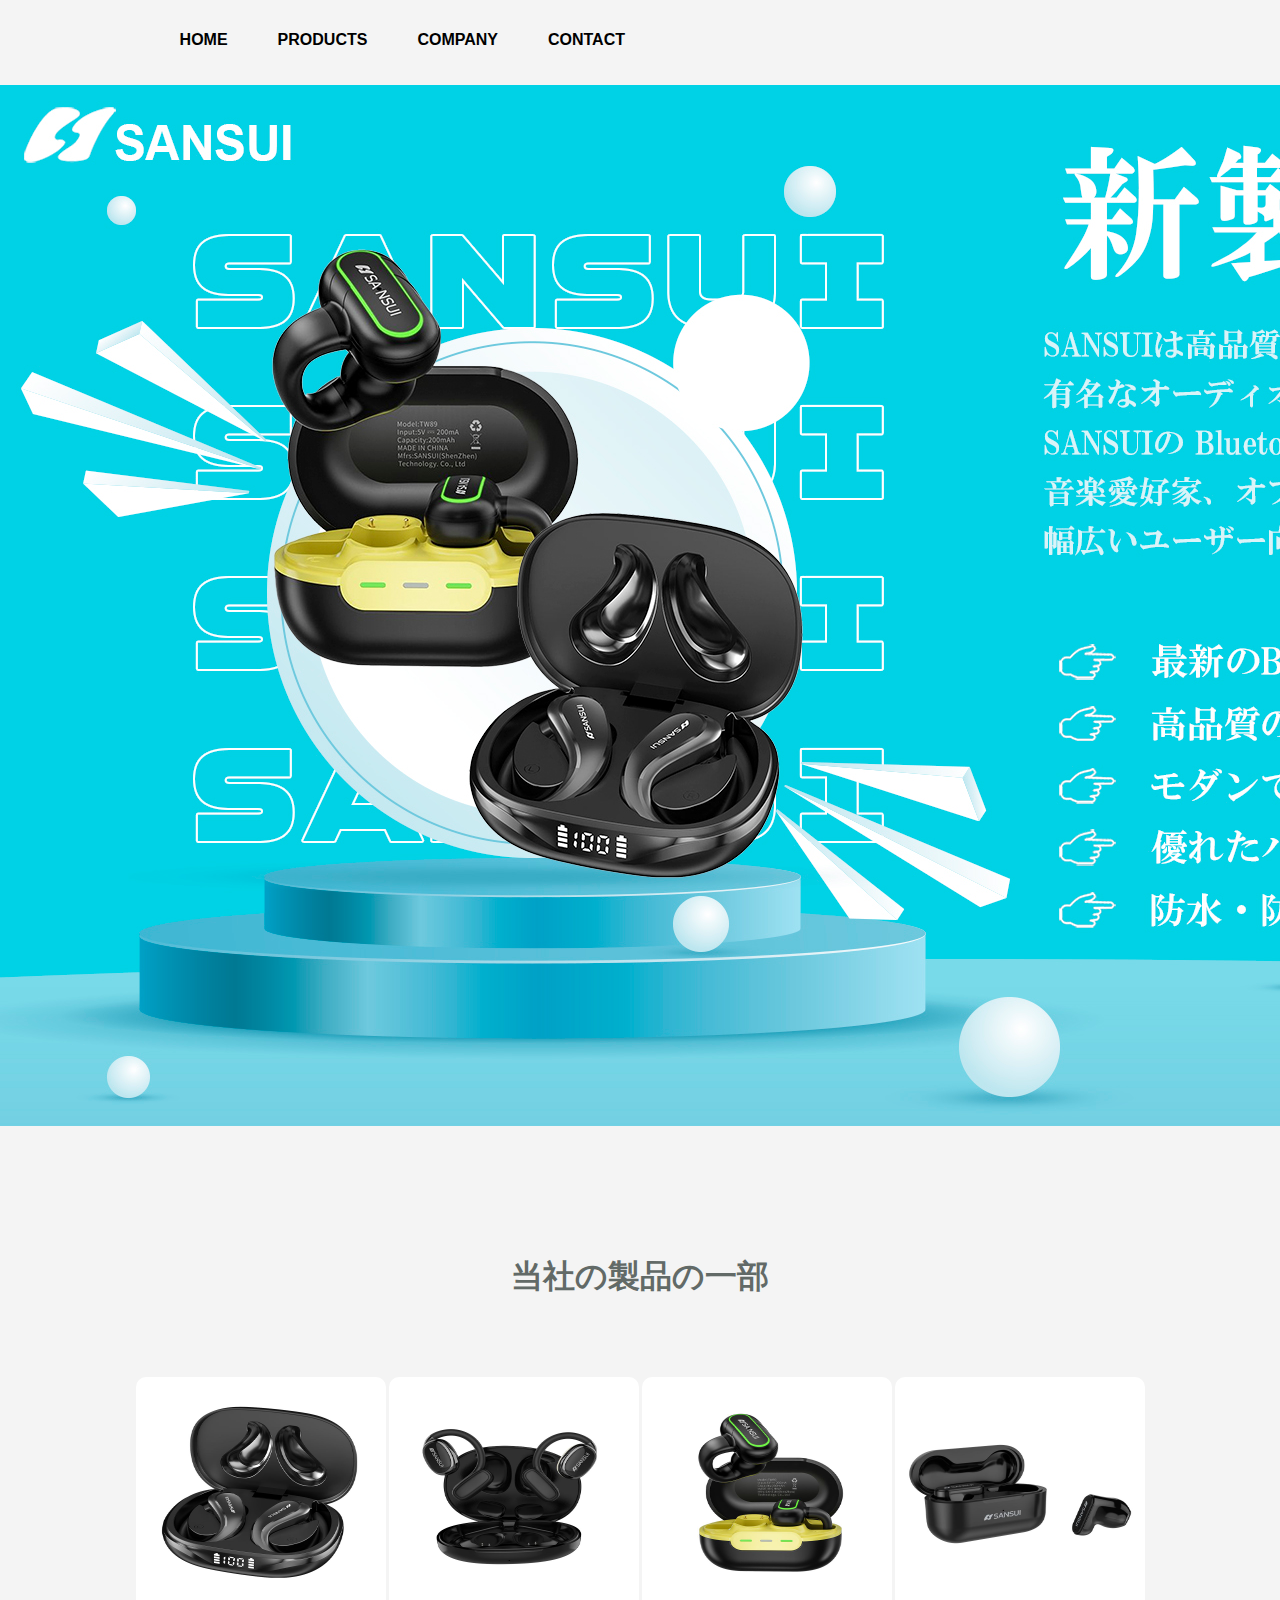
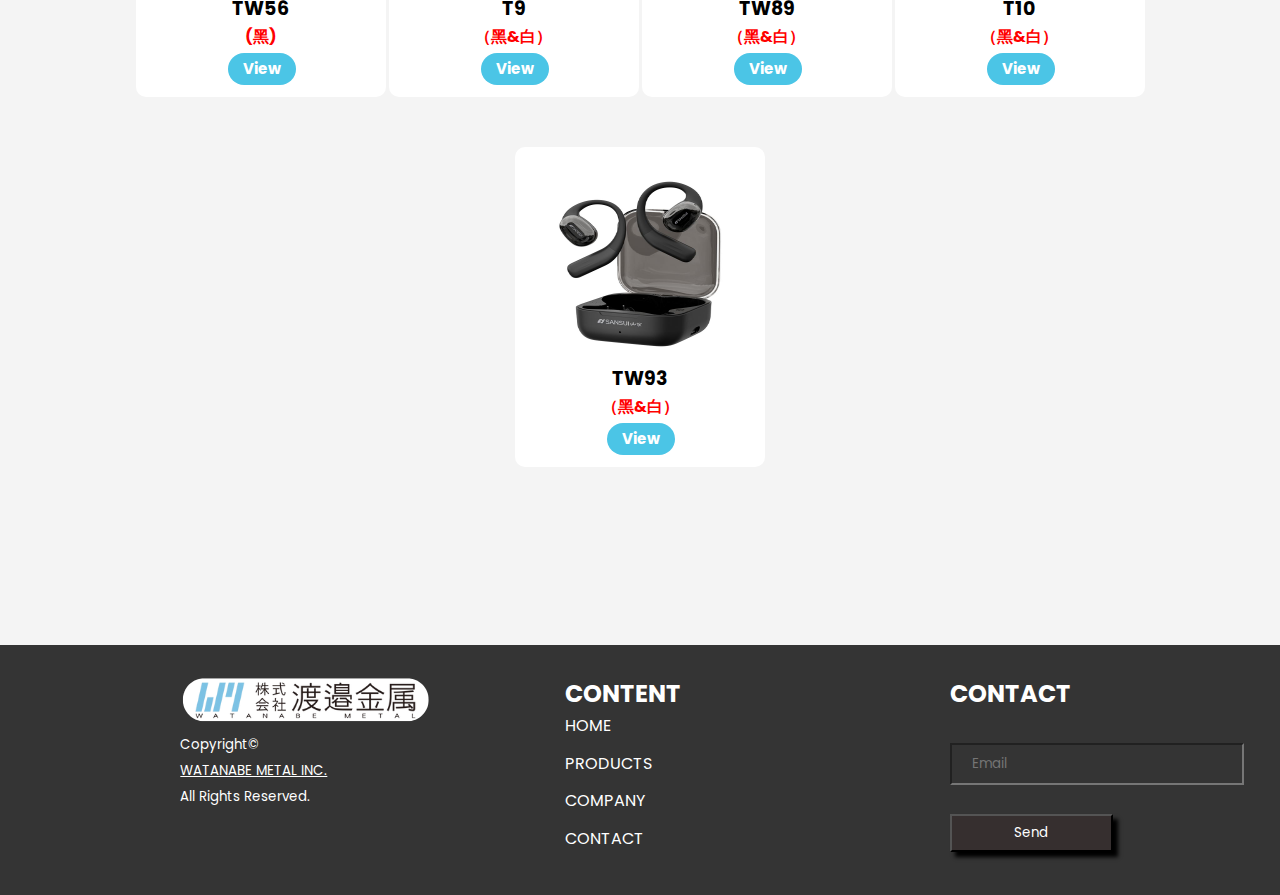
==== index.html @ d86a37bb "Web CTY" ====
<!DOCTYPE html>
<html lang="en">

<head>
    <meta charset="UTF-8">
    <meta http-equiv="X-UA-Compatible" content="IE=edge">
    <meta name="viewport" content="width=device-width, initial-scale=1.0">
    <title>Watanabe Metal </title>
    <link rel="stylesheet" href="style.css">
    <link rel="shortcut icon" type="image/png" href="assets/favicon.png"/>
</head>

<body>
    <div id="wrapper">
        <div id="header">
            <a href="" class="logo">
                <!-- <img src="assets/logo.png" alt=""> -->
            </a>
            <div id="menu">
                <div class="item">
                    <a href="index.html">HOME</a>
                </div>
                <div class="item">
                    <a href="product.html">PRODUCTS</a>
                </div>
                <div class="item">
                    <a href="">COMPANY</a>
                </div>
                <div class="item">
                    <a href="contact.html">CONTACT</a>
                </div>
            </div>
        </div>
        <div id="banner">
            <div class="image">
                <img src="assets/banner_3.jpg" alt="">
            </div>
        </div>
        <!-- <div id="wp-content">
            <h2 class ="title">GIỚI THIỆU VỀ CHÚNG TÔI</h2>
            <div class="text">
                <h2>Gửi tới người dùng cuối của chúng tôi</h2>
            <p>Khi bạn không cần máy tính nữa, vui lòng sử dụng "dịch vụ xóa + tái chế dữ liệu" của chúng tôi. Với dịch vụ này, chúng tôi sẽ xóa hoàn toàn mọi dữ liệu còn sót lại trên máy tính của bạn và thay mặt bạn tái chế máy. Phí xóa và tái chế dữ liệu là miễn phí, nhưng nếu cần có chứng nhận xóa dữ liệu thì sẽ phải trả phí (2.000 yên (chưa bao gồm thuế) cho tối đa 2 ổ cứng trong 1 máy tính. Để biết chi tiết, vui lòng liên hệ với văn phòng bán hàng của chúng tôi. Vui lòng tham khảo ý kiến với người phụ trách.</p>
            <strong class="color1">■ Tái chế an toàn thiết bị máy chủ</strong><br>
            <p> Vui lòng để lại việc xóa dữ liệu của máy chủ cho chúng tôi. Các thiết bị máy chủ có thể có phương tiện lưu trữ được tích hợp sẵn ở những nơi mà thoạt nhìn không rõ ràng, vì vậy, chúng tôi khuyên bạn nên xóa dữ liệu bởi kỹ thuật viên có kiến thức chuyên môn. Bất kể bộ điều khiển đĩa (bộ phận điều khiển ổ cứng) là đặc biệt hay hình dạng hoặc tiêu chuẩn của ổ cứng, chúng tôi đều có phương án xóa đáng tin cậy. Ngoài ra, chúng tôi còn cung cấp dịch vụ (2.500 yên mỗi 1U) báo cáo và xác nhận rằng mỗi máy chủ đã được tháo dỡ hoàn toàn, đảm bảo tái chế đáng tin cậy các mặt hàng không thể bán lại.</p>
            <strong class="color1">■ Vui lòng liên hệ với chúng tôi về thiết bị văn phòng ngoài máy tính.</strong><br>
            <p> Máy tính nhỏ hiện được tích hợp vào nhiều bộ phận khác nhau của thiết bị văn phòng và nhiều dữ liệu khác nhau được ghi lại. Đặc biệt, máy photocopy ngày càng trở nên đa chức năng hơn trong những năm qua và hiện nay được trang bị các thiết bị lưu trữ tương tự như máy tính cá nhân. Hơn nữa, khi sử dụng fax, thông tin như ai liên lạc và khi nào sẽ được ghi lại. Để xóa thông tin này một cách nhanh chóng và đáng tin cậy, chúng tôi hợp tác với các nhà sản xuất và công ty bảo trì để sử dụng các lệnh đặc biệt dành cho kỹ thuật viên dịch vụ để xóa tất cả lịch sử, tài liệu và thông tin khác. Ngoài ra, một số mẫu máy không thể xóa được sẽ được tái chế thành vật liệu kim loại để tránh rò rỉ thông tin.</p>
            <h4>Đối với các đại lý, công ty cho thuê và cho thuê</h4>
            <p>Hãy sử dụng chúng tôi như một vũ khí mạnh mẽ khi cung cấp thiết bị mới cho khách hàng của bạn. Ngoài việc xóa dữ liệu, chúng tôi cũng giúp xóa và xóa.</p>
            <strong class="color1">■ Tương thích với nhiều loại thiết bị khác ngoài máy tính</strong><br>
            <p> Khi thay thế máy tính, các thiết bị ngoại vi như máy in, UPS cũng thường xuyên được thay thế. Watanabe Metal mua nhiều loại thiết bị văn phòng, bao gồm máy tính, máy in và UPS. Ngoài ra, dữ liệu được xóa bởi các kỹ thuật viên quen thuộc với cấu trúc bên trong nên không cần lo lắng về việc dữ liệu bị xóa.</p>
            <strong class="color1">■ Chúng tôi sẽ cùng nhau giúp bạn.</strong><br>
             <p>    Chúng tôi cũng có thể đến địa điểm thay thế và hỗ trợ vận chuyển những đồ vật đã bị loại bỏ. Để biết thêm thông tin, xin vui lòng liên hệ với bộ phận bán hàng của chúng tôi.</p>
             <h4>Đối với khách hàng cá nhân</h4>
             <p>    Mặc dù chúng tôi chủ yếu cung cấp dịch vụ cho các tập đoàn nhưng chúng tôi cũng cung cấp các dịch vụ tương tự cho khách hàng cá nhân. Xin cứ thoải mái liên lạc với chúng tôi.</p>
             <strong class="color1">■ Gửi các đồng nghiệp của chúng tôi (doanh nghiệp phế liệu kim loại)</strong><br>
             <p>    Chúng tôi luôn tìm kiếm các nhà bán buôn kim loại để hợp tác kinh doanh với chúng tôi. Xin cứ thoải mái liên lạc với chúng tôi.</p>
             <h2>Bán PC tân trang lại</h2>
             <p>    Chúng tôi bán PC đã được tân trang lại sau khi xóa dữ liệu. Vui lòng xem xét một máy tính đã qua sử dụng với hiệu suất tuyệt vời về giá cả và thời gian giao hàng. </p><a href="https://www.rakuten.ne.jp/gold/nabekin/" target="new">Nhấp vào đây để xem cửa hàng</a>
            </div>
        </div> -->
        <div id="wp-products">
            <h2>当社の製品の一部</h2>
            <ul id="list-products">
                <div class="item" >
                    <img src="assets/product_1.jpg" alt="" style="width: 250px; height:200px " >
                    <div class="name" >TW56</div>
                    <div class="price">(黑)</div>
                    <div class="review">
                        <a href="product-detail.html">View</a>
                    </div>
                </div>
                <div class="item">
                    <img src="assets/product_2.jpg" alt=""style="width: 250px; height:200px ">
                    <div class="name">T9</div>
                    <div class="price">（黑&白）</div>
                    <div class="review">
                        <a href="product-detail.html">View</a>
                    </div>
                </div>
                <div class="item">
                    <img src="assets/product_3.jpg" alt=""style="width: 250px; height:200px ">
                    <div class="name">TW89</div>
                    <div class="price">（黑&白）</div>
                    <div class="review">
                        <a href="product-detail.html">View</a>
                    </div>
                </div>
                <div class="item">
                    <img src="assets/product_4.jpg" alt="" style="width: 250px; height:200px ">
                    <div class="name">T10</div>
                    <div class="price">（黑&白）</div>
                    <div class="review">
                        <a href="product-detail.html">View</a>
                    </div>
                </div>
                <div class="item">
                    <img src="assets/product_5.jpg" alt=""style="width: 250px; height:200px ">
                    <div class="name">TW93</div>
                    <div class="price">（黑&白）</div>
                    <div class="review">
                        <a href="product-detail.html">View</a>
                    </div>
                </div>
            </ul>
            <!-- <p id="pagetop" class="inner"><a href="#">↑</a></p> -->
        </div>
       
        <div id="footer">
            <div class="box">
                <div class="logo">
                    <img src="assets/logo.png" alt="">
                </div>
                <div id="copyright">
                    <small>Copyright&copy; <a href="index.html" style="color: white;">WATANABE METAL INC.</a> All Rights Reserved.</small>
                </div>
            </div>
            <div class="box">
                <h2>CONTENT</h2>
                <ul class="quick-menu">
                    <div class="item">
                        <a href="index.html">HOME</a>
                    </div>
                    <div class="item">
                        <a href="product.html">PRODUCTS</a>
                    </div>
                    <div class="item">
                        <a href="">COMPANY</a>
                    </div>
                    <div class="item">
                        <a href="contact.html">CONTACT</a>
                    </div>
                </ul>
            </div>
            <div class="box">
                <h2>CONTACT</h2>
                <form action="">
                    <input type="text" placeholder="Email">
                    <button>Send</button>
                </form>
            </div>
        </div>  
    </div>
    <script src="js/js.js"></script>
</body>

</html>
---- style.css ----
@import url('https://fonts.googleapis.com/css2?family=Poppins:ital,wght@0,400;0,500;0,600;1,200;1,400;1,500&display=swap');
*{
    padding:0;
    margin:0;
    box-sizing: border-box;
    font-family:'Poppins', sans-serif;
    cursor: pointer;
}

body {
    font-family: Arial, sans-serif;
    line-height: 1.6;
    background-color: #f4f4f4;
}

#wrapper {
    /* Kích thước màn hình là 1280 x 720 */
    width: 100%;
    height: 100vh;
}
#header {
    width: 100%;
    padding:0px 30px;
    margin-top:15px;
    display: flex;
    justify-content: space-between;
    align-items: center;    
}

#menu {
    list-style:none;
    display: flex;
    margin-right: 600px;
}

#menu .item {
    margin:0px 25px;
    
}

#menu .item a {
    color:black;
    text-decoration: none;
    line-height: 50px;
    font-weight: bold;
    font-family: Arial;
}

#menu .item a:hover{
    color: blue;
}

#banner {
    width: 100%;
    margin-top:20px;
    display: block;
    position:relative;
    
}

#wp-products {
    padding-top:116px;
    padding-bottom: 78px;
    padding-left:134px;
    padding-right:134px;
}

#wp-products h2 {
    text-align: center;
    margin-bottom: 76px;
    font-size:32px;
    color:#626a67;
}


#list-products {
    display: flex;
    list-style: none;
    justify-content: space-around;
    align-items: center;
    flex-wrap: wrap;
}

#list-products .item {
    width: auto;
    height: auto;
    background:#fff;
    border-radius: 10px;
    margin-bottom: 50px;

}

#list-products .item img {
    display: block;
    margin:0px auto;
    margin-top:17px;
}

#list-products .item .name {
    text-align: center;
    color:#000;
    font-weight: bold;
    margin-top:auto;
    font-size: 19px;
}

#list-products .item .price {
    text-align: center;
    color:red;
    font-weight: bold;
    margin: auto;
}

#list-products .item .review a{
    padding: 4px 15px;
    margin-left: 92px;
    margin-top: 3px;
    margin-bottom: 12px;
    background: #4bc5e6;
    border:none;
    outline:none;
    font-weight: bold;
    border-radius: 20px;
    transition:0.4s;
    text-decoration: none;
    display: inline-block;
    text-align: center;
    font-size: 15px;
    color:#fff;
}

#list-products .item .review a:hover {
    background:orange;
}

/* #pagetop a {
    color: #fff;
    font-size: 20px;
    background: #4bc5e6;
    text-decoration: none;
    text-align: center;
    display: block;
    float: right;
    width: 50px;
    line-height: 50px;
    border-radius: 10px;
    border: 3px solid #fff;
    box-shadow: 0px 5px 15px rgba(0, 0, 0, 0.2);

} */

main {
    width: 900px;
    height: auto;
    background-color: #fff;
    border-radius: 20px;
    padding: 20px;
    margin: auto;
    margin-top: -100px;
}

.product-details {
    display: flex;
    gap: 20px;
}

.product-images {
    flex: 1;
}

.main-image {
    width: 100%;
    max-width: 600px;
    height: 400px;
    border: 1px solid #ddd;
    padding: 5px;
    background-color: #fff;
}

.thumbnail-images {
    display: flex;
    gap: 10px;
    margin-top: 10px;
}

.thumbnail-images img {
    width: 100px;
    height: auto;
    cursor: pointer;
    border: 1px solid #ddd;
    padding: 5px;
    background-color: #fff;
}

.thumbnail-images img.active {
    border: 2px solid #28a745;
}

.product-info {
    flex: 1;
}

.product-info .preview h3 {
    padding-top: 20px;
    font-size: 20px;
}

.product-info .price {
   padding:10px 0;
   font-size: 20px;
   color:#27ae60;
}

.product-info .buttons{
    display: flex;
    gap:15px;
    flex-wrap: wrap;
    margin-top: 3px;
}

.product-info button {
    background-color: #28a745;
    color: #fff;
    border: none;
    padding: 8px 15px;
    cursor: pointer;
    font-size: 14px;
    border-radius: 5px;
}

.product-info button:hover{
    background: orange;
}

.product-info .buttons a{
   width: 100px;
   font-size: 14px;
   padding:5px;
   margin: auto;
   color:#444;
   border: 1px solid #444;
   border-radius: 5px;
   text-align: center;
   text-decoration: none;
}
.product-info .buttons a.buy, a.out {
    text-align: center;
}
.product-info .buttons a.cart{
   background: #444;
   color:#fff;
   text-align: center;
}

.product-info .buttons a.cart:hover{
   background: #111;
}

.product-info .buttons a.buy:hover{
   background: #444;
   color:#fff;
}
.product-info .buttons a.out:hover{
   background: #444;
   color:#fff;
}


#footer {
    width: 100%;
    background:rgb(0,0,0,0.79);
    height: 250px;
    margin-top:50px;
    padding:0px 63px;
    padding-top:30px;
    display: flex;
    justify-content: space-around;
}

#footer .box {
    width: 150px;
    color:#fff;
}


#footer .box .quick-menu .item{
    margin-bottom:12px;

}
#footer .box .quick-menu ,.item a{
    color:#fff;
    text-decoration: none;
}



#footer .box form input {
    width: 294px;
    height: 42px;
    background:transparent;
    padding-left:20px;
    color:#fff;
    margin-top:30px;
}

#footer .box form button {
    background:#362f2f;
    box-shadow: 5px 5px 4px rgba(0,0,0.25);
    width: 163px;
    height: 38px;
    margin-top:29px;
    color:#fff;
}
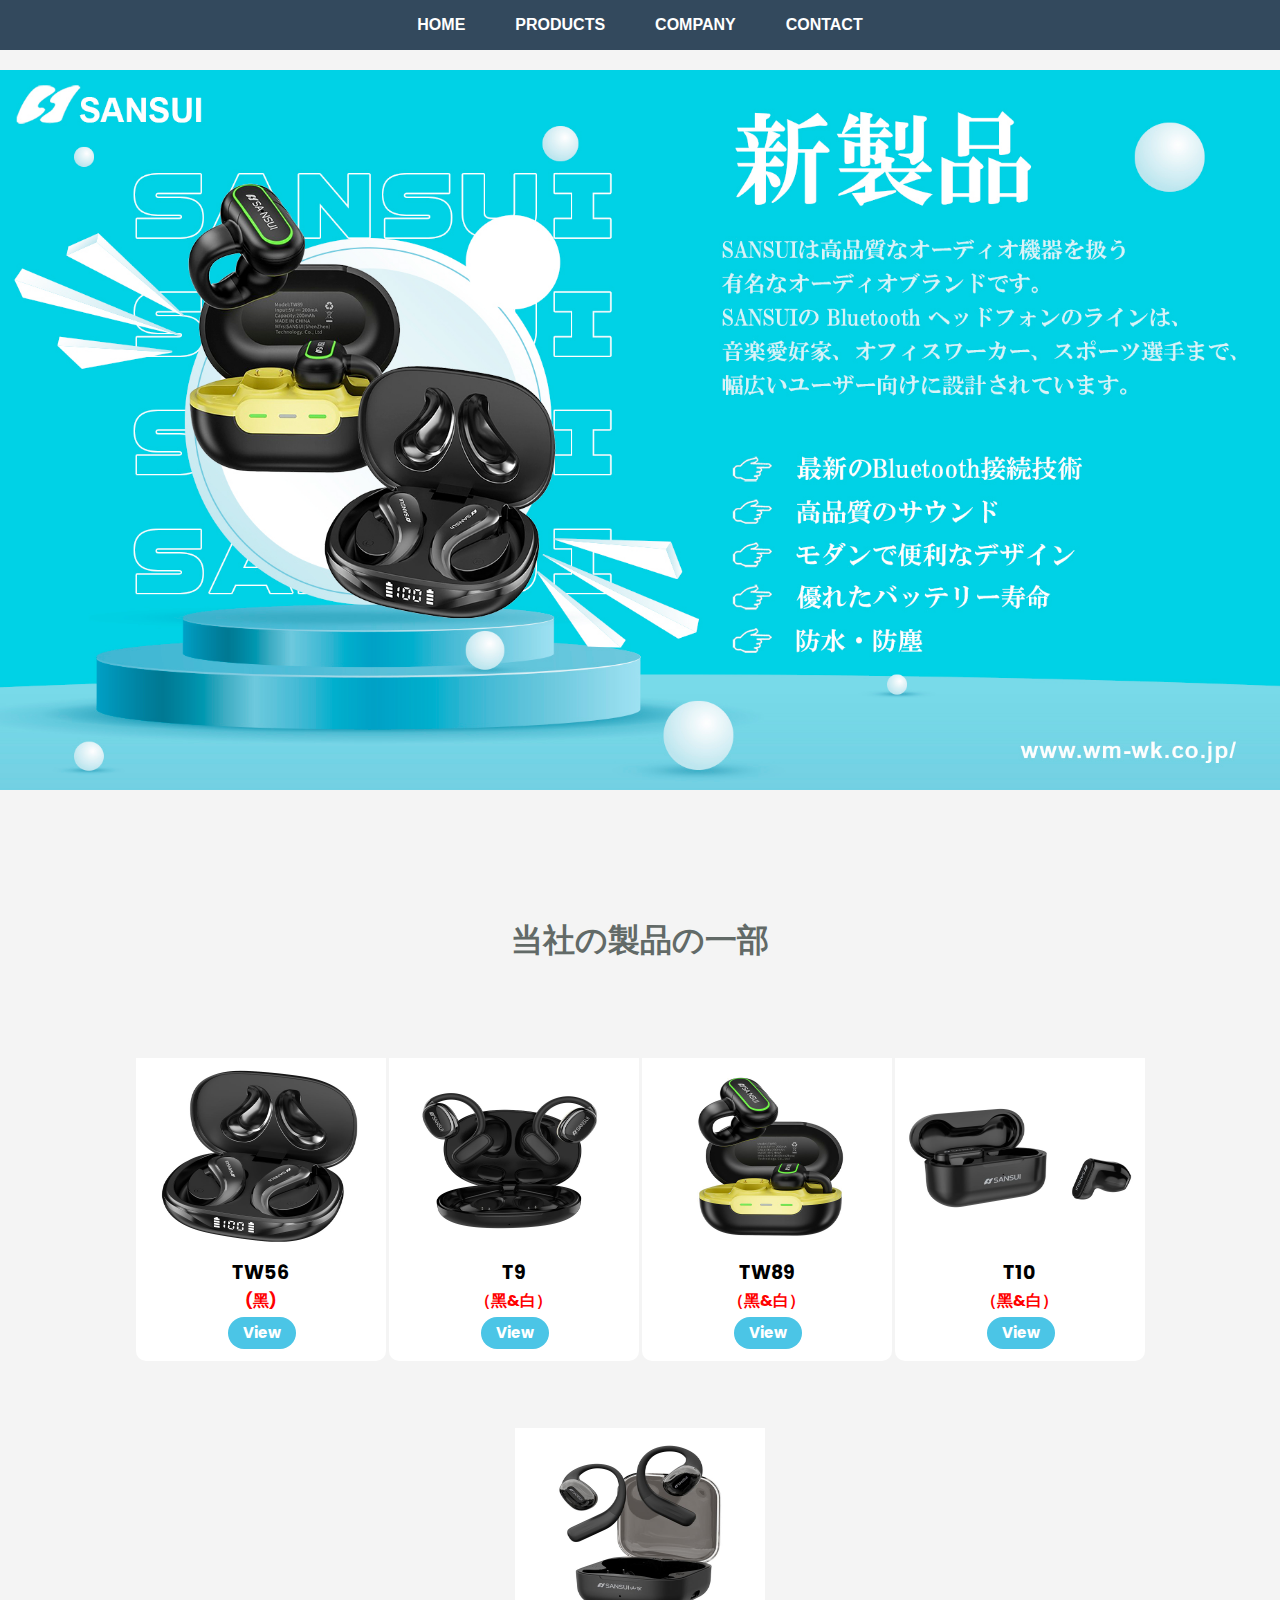
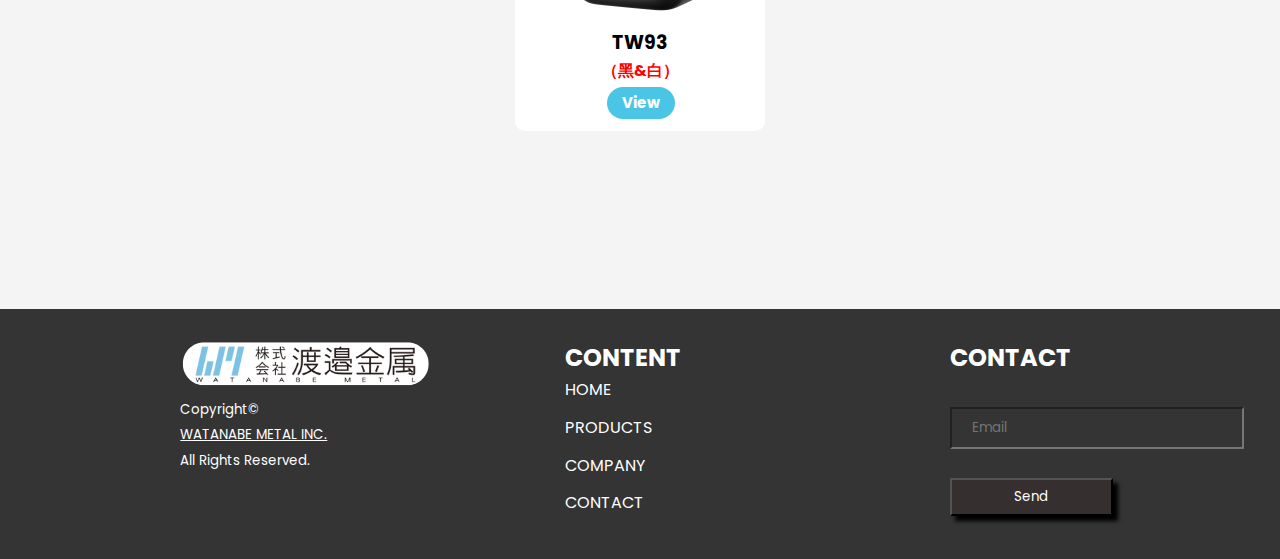
==== commit 443a9449: "Web CTY" ====
--- a/index.html
+++ b/index.html
@@ -4,7 +4,6 @@
 <head>
     <meta charset="UTF-8">
     <meta http-equiv="X-UA-Compatible" content="IE=edge">
-    <meta name="viewport" content="width=device-width, initial-scale=1.0">
     <title>Watanabe Metal </title>
     <link rel="stylesheet" href="style.css">
     <link rel="shortcut icon" type="image/png" href="assets/favicon.png"/>
@@ -62,46 +61,56 @@
         <div id="wp-products">
             <h2>当社の製品の一部</h2>
             <ul id="list-products">
-                <div class="item" >
-                    <img src="assets/product_1.jpg" alt="" style="width: 250px; height:200px " >
-                    <div class="name" >TW56</div>
-                    <div class="price">(黑)</div>
-                    <div class="review">
-                        <a href="product-detail.html">View</a>
+                <li>
+                    <div class="item" >
+                        <img src="assets/product_1.jpg" alt="" style="width: 250px; height:200px " >
+                        <div class="name" >TW56</div>
+                        <div class="price">(黑)</div>
+                        <div class="review">
+                            <a href="product-detail.html">View</a>
+                        </div>
                     </div>
-                </div>
-                <div class="item">
-                    <img src="assets/product_2.jpg" alt=""style="width: 250px; height:200px ">
-                    <div class="name">T9</div>
-                    <div class="price">（黑&白）</div>
-                    <div class="review">
-                        <a href="product-detail.html">View</a>
+                </li>
+                <li>
+                    <div class="item">
+                        <img src="assets/product_2.jpg" alt=""style="width: 250px; height:200px ">
+                        <div class="name">T9</div>
+                        <div class="price">（黑&白）</div>
+                        <div class="review">
+                            <a href="product-detail.html">View</a>
+                        </div>
                     </div>
-                </div>
-                <div class="item">
-                    <img src="assets/product_3.jpg" alt=""style="width: 250px; height:200px ">
-                    <div class="name">TW89</div>
-                    <div class="price">（黑&白）</div>
-                    <div class="review">
-                        <a href="product-detail.html">View</a>
+                </li>
+                <li>
+                    <div class="item">
+                        <img src="assets/product_3.jpg" alt=""style="width: 250px; height:200px ">
+                        <div class="name">TW89</div>
+                        <div class="price">（黑&白）</div>
+                        <div class="review">
+                            <a href="product-detail.html">View</a>
+                        </div>
                     </div>
-                </div>
-                <div class="item">
-                    <img src="assets/product_4.jpg" alt="" style="width: 250px; height:200px ">
-                    <div class="name">T10</div>
-                    <div class="price">（黑&白）</div>
-                    <div class="review">
-                        <a href="product-detail.html">View</a>
+                </li>
+                <li>
+                    <div class="item">
+                        <img src="assets/product_4.jpg" alt="" style="width: 250px; height:200px ">
+                        <div class="name">T10</div>
+                        <div class="price">（黑&白）</div>
+                        <div class="review">
+                            <a href="product-detail.html">View</a>
+                        </div>
                     </div>
-                </div>
-                <div class="item">
-                    <img src="assets/product_5.jpg" alt=""style="width: 250px; height:200px ">
-                    <div class="name">TW93</div>
-                    <div class="price">（黑&白）</div>
-                    <div class="review">
-                        <a href="product-detail.html">View</a>
+                </li>
+                <li>
+                    <div class="item">
+                        <img src="assets/product_5.jpg" alt=""style="width: 250px; height:200px ">
+                        <div class="name">TW93</div>
+                        <div class="price">（黑&白）</div>
+                        <div class="review">
+                            <a href="product-detail.html">View</a>
+                        </div>
                     </div>
-                </div>
+                </li>
             </ul>
             <!-- <p id="pagetop" class="inner"><a href="#">↑</a></p> -->
         </div>
@@ -125,7 +134,7 @@
                         <a href="product.html">PRODUCTS</a>
                     </div>
                     <div class="item">
-                        <a href="">COMPANY</a>
+                        <a href="company.html">COMPANY</a>
                     </div>
                     <div class="item">
                         <a href="contact.html">CONTACT</a>
--- a/style.css
+++ b/style.css
@@ -21,25 +21,33 @@
 #header {
     width: 100%;
     padding:0px 30px;
-    margin-top:15px;
-    display: flex;
-    justify-content: space-between;
+    padding-top: 0;
+    display: flex;
+    justify-content: space-around;
     align-items: center;    
+    background: #33495d;
 }
 
 #menu {
     list-style:none;
     display: flex;
-    margin-right: 600px;
+    margin-left: auto;
+    margin-right: auto;
 }
 
 #menu .item {
     margin:0px 25px;
-    
-}
+
+}
+
+/* #menu .item:hover{
+    background-color: #009688;
+    border-radius: 3px;
+    transition: 0.3s;s
+} */
 
 #menu .item a {
-    color:black;
+    color:rgb(255, 255, 255);
     text-decoration: none;
     line-height: 50px;
     font-weight: bold;
@@ -47,7 +55,7 @@
 }
 
 #menu .item a:hover{
-    color: blue;
+    color: yellow;
 }
 
 #banner {
@@ -56,6 +64,10 @@
     display: block;
     position:relative;
     
+}
+#banner img{
+    width: 100%;
+    height: auto;
 }
 
 #wp-products {
@@ -310,4 +322,11 @@
     height: 38px;
     margin-top:29px;
     color:#fff;
-}+}
+@media only screen and (max-width: 1025px) {
+    #list-products {
+    display: grid;
+    gap: 10px;
+    grid-template-columns: 1fr 1fr 1fr 1fr 1fr;
+    }
+  }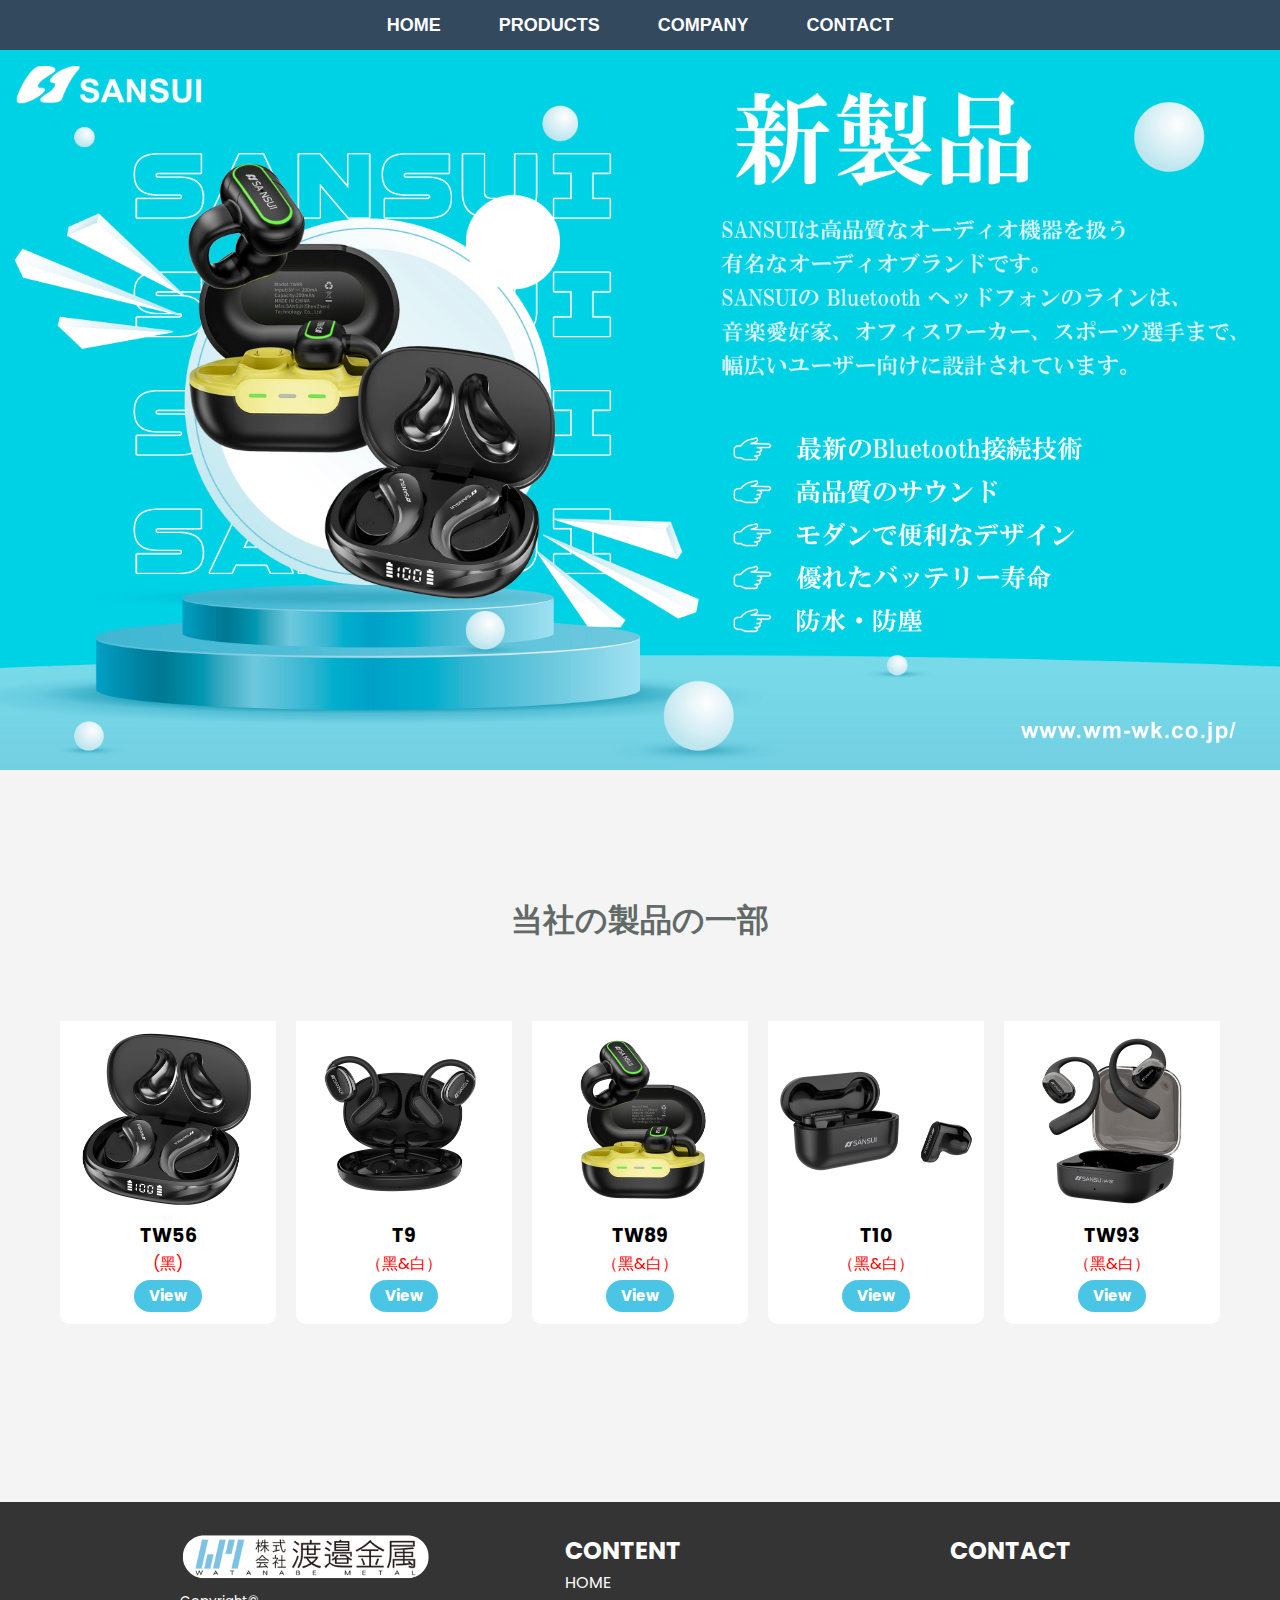
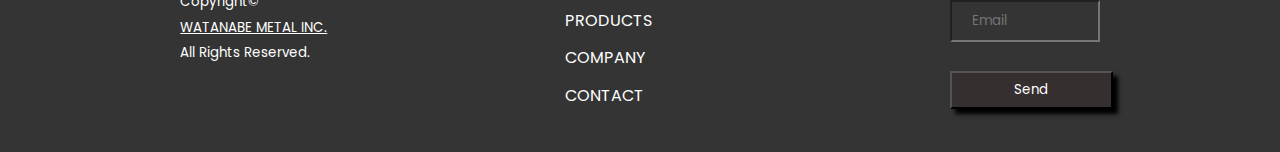
==== commit e3b35bb1: "Web CTY" ====
--- a/index.html
+++ b/index.html
@@ -4,6 +4,7 @@
 <head>
     <meta charset="UTF-8">
     <meta http-equiv="X-UA-Compatible" content="IE=edge">
+    <meta name="viewport" content="width=1024, user-scalable=no">
     <title>Watanabe Metal </title>
     <link rel="stylesheet" href="style.css">
     <link rel="shortcut icon" type="image/png" href="assets/favicon.png"/>
@@ -32,7 +33,7 @@
         </div>
         <div id="banner">
             <div class="image">
-                <img src="assets/banner_3.jpg" alt="">
+                <img src="assets/banner_2.jpg" alt="">
             </div>
         </div>
         <!-- <div id="wp-content">
@@ -63,7 +64,7 @@
             <ul id="list-products">
                 <li>
                     <div class="item" >
-                        <img src="assets/product_1.jpg" alt="" style="width: 250px; height:200px " >
+                        <img src="assets/product_1.jpg" alt="" style=" " >
                         <div class="name" >TW56</div>
                         <div class="price">(黑)</div>
                         <div class="review">
@@ -73,7 +74,7 @@
                 </li>
                 <li>
                     <div class="item">
-                        <img src="assets/product_2.jpg" alt=""style="width: 250px; height:200px ">
+                        <img src="assets/product_2.jpg" alt=""style=" ">
                         <div class="name">T9</div>
                         <div class="price">（黑&白）</div>
                         <div class="review">
@@ -83,7 +84,7 @@
                 </li>
                 <li>
                     <div class="item">
-                        <img src="assets/product_3.jpg" alt=""style="width: 250px; height:200px ">
+                        <img src="assets/product_3.jpg" alt=""style=" ">
                         <div class="name">TW89</div>
                         <div class="price">（黑&白）</div>
                         <div class="review">
@@ -93,7 +94,7 @@
                 </li>
                 <li>
                     <div class="item">
-                        <img src="assets/product_4.jpg" alt="" style="width: 250px; height:200px ">
+                        <img src="assets/product_4.jpg" alt="" style=" ">
                         <div class="name">T10</div>
                         <div class="price">（黑&白）</div>
                         <div class="review">
@@ -103,7 +104,7 @@
                 </li>
                 <li>
                     <div class="item">
-                        <img src="assets/product_5.jpg" alt=""style="width: 250px; height:200px ">
+                        <img src="assets/product_5.jpg" alt=""style=" ">
                         <div class="name">TW93</div>
                         <div class="price">（黑&白）</div>
                         <div class="review">
--- a/style.css
+++ b/style.css
@@ -1,9 +1,9 @@
-@import url('https://fonts.googleapis.com/css2?family=Poppins:ital,wght@0,400;0,500;0,600;1,200;1,400;1,500&display=swap');
-*{
-    padding:0;
-    margin:0;
+@import url("https://fonts.googleapis.com/css2?family=Poppins:ital,wght@0,400;0,500;0,600;1,200;1,400;1,500&display=swap");
+* {
+    padding: 0;
+    margin: 0;
     box-sizing: border-box;
-    font-family:'Poppins', sans-serif;
+    font-family: "Poppins", sans-serif;
     cursor: pointer;
 }
 
@@ -11,6 +11,8 @@
     font-family: Arial, sans-serif;
     line-height: 1.6;
     background-color: #f4f4f4;
+    width: 100%;
+    min-width: 100%;
 }
 
 #wrapper {
@@ -20,129 +22,143 @@
 }
 #header {
     width: 100%;
-    padding:0px 30px;
+    padding: 0px 30px;
     padding-top: 0;
     display: flex;
     justify-content: space-around;
-    align-items: center;    
+    align-items: center;
     background: #33495d;
 }
 
 #menu {
-    list-style:none;
+    list-style: none;
     display: flex;
     margin-left: auto;
     margin-right: auto;
 }
 
 #menu .item {
-    margin:0px 25px;
-
-}
-
-/* #menu .item:hover{
-    background-color: #009688;
-    border-radius: 3px;
-    transition: 0.3s;s
-} */
+    margin: 0px 25px;
+}
+
+#menu .item:hover {
+    margin: 0px 25px;
+}
+
 
 #menu .item a {
-    color:rgb(255, 255, 255);
+    color: rgb(255, 255, 255);
     text-decoration: none;
     line-height: 50px;
     font-weight: bold;
     font-family: Arial;
-}
-
-#menu .item a:hover{
+    font-size: 18px;
+    padding: 4px;
+}
+
+
+
+#menu .item a:hover {
     color: yellow;
+    box-shadow: 0 3px yellow;
 }
 
 #banner {
     width: 100%;
-    margin-top:20px;
     display: block;
-    position:relative;
-    
-}
-#banner img{
+    position: relative;
+}
+#banner img {
     width: 100%;
     height: auto;
 }
 
 #wp-products {
-    padding-top:116px;
+    padding-top: 116px;
     padding-bottom: 78px;
-    padding-left:134px;
-    padding-right:134px;
+    /* padding-left:134px;
+    padding-right:134px; */
+    max-width: 1200px;
+    margin: 0 auto;
 }
 
 #wp-products h2 {
     text-align: center;
     margin-bottom: 76px;
-    font-size:32px;
-    color:#626a67;
-}
-
+    font-size: 32px;
+    color: #626a67;
+}
 
 #list-products {
-    display: flex;
+    display: grid;
+    grid-template-columns: repeat(5, 1fr);
     list-style: none;
-    justify-content: space-around;
+    justify-content: start;
     align-items: center;
-    flex-wrap: wrap;
+    /* flex-wrap: wrap; */
+    gap: 20px;
+    padding: 0 20px;
 }
 
 #list-products .item {
-    width: auto;
+    width: 100%;
     height: auto;
-    background:#fff;
+    background: #fff;
     border-radius: 10px;
+    width: 100%;
     margin-bottom: 50px;
 
+    display: flex;
+    align-items: center;
+    justify-content: center;
+    flex-direction: column;
 }
 
 #list-products .item img {
     display: block;
-    margin:0px auto;
-    margin-top:17px;
+    margin: 0px auto;
+    max-width: 250px;
+    max-height: 200px;
+    width: 100%;
 }
 
 #list-products .item .name {
     text-align: center;
-    color:#000;
+    color: #000;
     font-weight: bold;
-    margin-top:auto;
+    margin-top: auto;
     font-size: 19px;
 }
 
-#list-products .item .price {
-    text-align: center;
-    color:red;
-    font-weight: bold;
-    margin: auto;
-}
-
-#list-products .item .review a{
+#list-products .item .price{
+    color: red;
+}
+
+#list-products .item .review {
+    display: flex;
+    align-items: center;
+    justify-content: center;
+}
+#list-products .item .review a {
+    text-align: center;
     padding: 4px 15px;
-    margin-left: 92px;
+    /* margin-left: 92px; */
     margin-top: 3px;
     margin-bottom: 12px;
     background: #4bc5e6;
-    border:none;
-    outline:none;
+    border: none;
+    outline: none;
     font-weight: bold;
     border-radius: 20px;
-    transition:0.4s;
-    text-decoration: none;
-    display: inline-block;
+    transition: 0.4s;
+    text-decoration: none;
     text-align: center;
     font-size: 15px;
-    color:#fff;
+    color: #fff;
 }
 
 #list-products .item .review a:hover {
-    background:orange;
+    background: orange;
 }
 
 /* #pagetop a {
@@ -218,14 +234,14 @@
 }
 
 .product-info .price {
-   padding:10px 0;
-   font-size: 20px;
-   color:#27ae60;
-}
-
-.product-info .buttons{
-    display: flex;
-    gap:15px;
+    padding: 10px 0;
+    font-size: 20px;
+    color: #27ae60;
+}
+
+.product-info .buttons {
+    display: flex;
+    gap: 15px;
     flex-wrap: wrap;
     margin-top: 3px;
 }
@@ -240,93 +256,99 @@
     border-radius: 5px;
 }
 
-.product-info button:hover{
+.product-info button:hover {
     background: orange;
 }
 
-.product-info .buttons a{
-   width: 100px;
-   font-size: 14px;
-   padding:5px;
-   margin: auto;
-   color:#444;
-   border: 1px solid #444;
-   border-radius: 5px;
-   text-align: center;
-   text-decoration: none;
-}
-.product-info .buttons a.buy, a.out {
-    text-align: center;
-}
-.product-info .buttons a.cart{
-   background: #444;
-   color:#fff;
-   text-align: center;
-}
-
-.product-info .buttons a.cart:hover{
-   background: #111;
-}
-
-.product-info .buttons a.buy:hover{
-   background: #444;
-   color:#fff;
-}
-.product-info .buttons a.out:hover{
-   background: #444;
-   color:#fff;
-}
-
+.product-info .buttons a {
+    width: 100px;
+    font-size: 14px;
+    padding: 5px;
+    margin: auto;
+    color: #444;
+    border: 1px solid #444;
+    border-radius: 5px;
+    text-align: center;
+    text-decoration: none;
+}
+.product-info .buttons a.buy,
+a.out {
+    text-align: center;
+}
+.product-info .buttons a.cart {
+    background: #444;
+    color: #fff;
+    text-align: center;
+}
+
+.product-info .buttons a.cart:hover {
+    background: #111;
+}
+
+.product-info .buttons a.buy:hover {
+    background: #444;
+    color: #fff;
+}
+.product-info .buttons a.out:hover {
+    background: #444;
+    color: #fff;
+}
 
 #footer {
     width: 100%;
-    background:rgb(0,0,0,0.79);
+    background: rgb(0, 0, 0, 0.79);
     height: 250px;
-    margin-top:50px;
-    padding:0px 63px;
-    padding-top:30px;
+    margin-top: 50px;
+    padding: 0px 63px;
+    padding-top: 30px;
     display: flex;
     justify-content: space-around;
 }
 
 #footer .box {
     width: 150px;
-    color:#fff;
-}
-
-
-#footer .box .quick-menu .item{
-    margin-bottom:12px;
-
-}
-#footer .box .quick-menu ,.item a{
-    color:#fff;
-    text-decoration: none;
-}
-
-
+    color: #fff;
+}
+
+#footer .box .quick-menu .item {
+    margin-bottom: 12px;
+}
+#footer .box .quick-menu,
+.item a {
+    color: #fff;
+    text-decoration: none;
+}
 
 #footer .box form input {
-    width: 294px;
+    width: 100%;
+    max-width: 294px;
     height: 42px;
-    background:transparent;
-    padding-left:20px;
-    color:#fff;
-    margin-top:30px;
+    background: transparent;
+    padding-left: 20px;
+    color: #fff;
+    margin-top: 30px;
 }
 
 #footer .box form button {
-    background:#362f2f;
-    box-shadow: 5px 5px 4px rgba(0,0,0.25);
+    background: #362f2f;
+    box-shadow: 5px 5px 4px rgba(0, 0, 0.25);
     width: 163px;
     height: 38px;
-    margin-top:29px;
-    color:#fff;
-}
-@media only screen and (max-width: 1025px) {
-    #list-products {
-    display: grid;
-    gap: 10px;
-    grid-template-columns: 1fr 1fr 1fr 1fr 1fr;
+    margin-top: 29px;
+    color: #fff;
+}
+@media only screen and (max-width: 995px) {
+    #list-products .item img {
+        margin-top: 0;
     }
-  }+    #list-products .item .name {
+        font-size: 16px;
+    }
+
+    #list-products .item .review a {
+        padding: 4px 15px;
+        font-size: 12px;
+    }
+
+    
+}
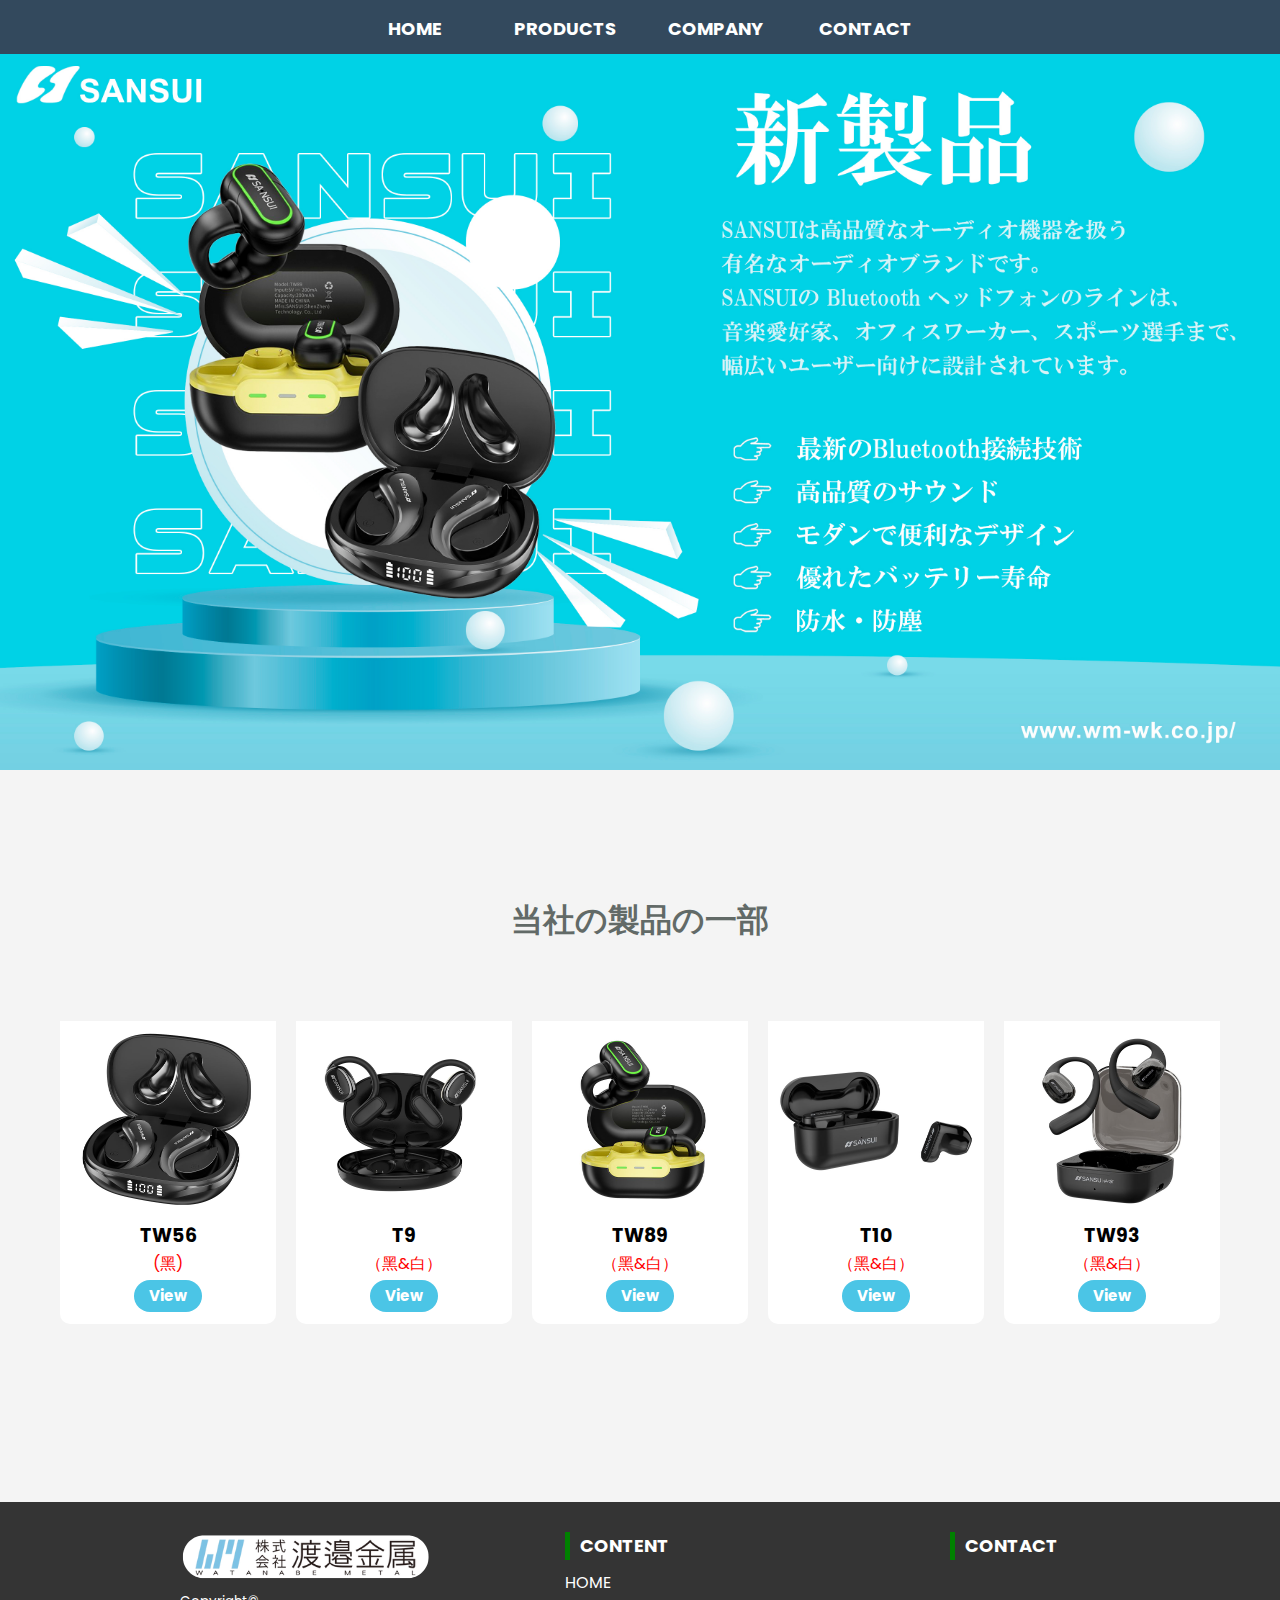
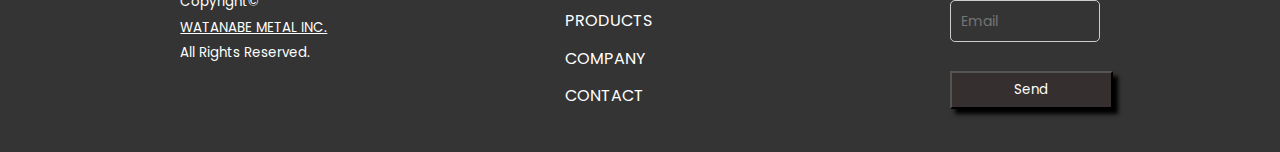
==== commit 2743bef7: "Web CTY" ====
--- a/index.html
+++ b/index.html
@@ -6,7 +6,7 @@
     <meta http-equiv="X-UA-Compatible" content="IE=edge">
     <meta name="viewport" content="width=1024, user-scalable=no">
     <title>Watanabe Metal </title>
-    <link rel="stylesheet" href="style.css">
+    <link rel="stylesheet" href="css/style.css">
     <link rel="shortcut icon" type="image/png" href="assets/favicon.png"/>
 </head>
 
@@ -18,16 +18,20 @@
             </a>
             <div id="menu">
                 <div class="item">
-                    <a href="index.html">HOME</a>
-                </div>
-                <div class="item">
-                    <a href="product.html">PRODUCTS</a>
-                </div>
-                <div class="item">
-                    <a href="">COMPANY</a>
-                </div>
-                <div class="item">
-                    <a href="contact.html">CONTACT</a>
+                    <ul>
+                        <li>
+                            <a href="index.html">HOME</a>
+                        </li>
+                        <li>
+                            <a href="product.html">PRODUCTS</a>
+                        </li>
+                        <li>
+                            <a href="company.html">COMPANY</a>
+                        </li>
+                        <li>
+                            <a href="contact.html">CONTACT</a>
+                        </li>
+                    </ul>
                 </div>
             </div>
         </div>
@@ -36,29 +40,6 @@
                 <img src="assets/banner_2.jpg" alt="">
             </div>
         </div>
-        <!-- <div id="wp-content">
-            <h2 class ="title">GIỚI THIỆU VỀ CHÚNG TÔI</h2>
-            <div class="text">
-                <h2>Gửi tới người dùng cuối của chúng tôi</h2>
-            <p>Khi bạn không cần máy tính nữa, vui lòng sử dụng "dịch vụ xóa + tái chế dữ liệu" của chúng tôi. Với dịch vụ này, chúng tôi sẽ xóa hoàn toàn mọi dữ liệu còn sót lại trên máy tính của bạn và thay mặt bạn tái chế máy. Phí xóa và tái chế dữ liệu là miễn phí, nhưng nếu cần có chứng nhận xóa dữ liệu thì sẽ phải trả phí (2.000 yên (chưa bao gồm thuế) cho tối đa 2 ổ cứng trong 1 máy tính. Để biết chi tiết, vui lòng liên hệ với văn phòng bán hàng của chúng tôi. Vui lòng tham khảo ý kiến với người phụ trách.</p>
-            <strong class="color1">■ Tái chế an toàn thiết bị máy chủ</strong><br>
-            <p> Vui lòng để lại việc xóa dữ liệu của máy chủ cho chúng tôi. Các thiết bị máy chủ có thể có phương tiện lưu trữ được tích hợp sẵn ở những nơi mà thoạt nhìn không rõ ràng, vì vậy, chúng tôi khuyên bạn nên xóa dữ liệu bởi kỹ thuật viên có kiến thức chuyên môn. Bất kể bộ điều khiển đĩa (bộ phận điều khiển ổ cứng) là đặc biệt hay hình dạng hoặc tiêu chuẩn của ổ cứng, chúng tôi đều có phương án xóa đáng tin cậy. Ngoài ra, chúng tôi còn cung cấp dịch vụ (2.500 yên mỗi 1U) báo cáo và xác nhận rằng mỗi máy chủ đã được tháo dỡ hoàn toàn, đảm bảo tái chế đáng tin cậy các mặt hàng không thể bán lại.</p>
-            <strong class="color1">■ Vui lòng liên hệ với chúng tôi về thiết bị văn phòng ngoài máy tính.</strong><br>
-            <p> Máy tính nhỏ hiện được tích hợp vào nhiều bộ phận khác nhau của thiết bị văn phòng và nhiều dữ liệu khác nhau được ghi lại. Đặc biệt, máy photocopy ngày càng trở nên đa chức năng hơn trong những năm qua và hiện nay được trang bị các thiết bị lưu trữ tương tự như máy tính cá nhân. Hơn nữa, khi sử dụng fax, thông tin như ai liên lạc và khi nào sẽ được ghi lại. Để xóa thông tin này một cách nhanh chóng và đáng tin cậy, chúng tôi hợp tác với các nhà sản xuất và công ty bảo trì để sử dụng các lệnh đặc biệt dành cho kỹ thuật viên dịch vụ để xóa tất cả lịch sử, tài liệu và thông tin khác. Ngoài ra, một số mẫu máy không thể xóa được sẽ được tái chế thành vật liệu kim loại để tránh rò rỉ thông tin.</p>
-            <h4>Đối với các đại lý, công ty cho thuê và cho thuê</h4>
-            <p>Hãy sử dụng chúng tôi như một vũ khí mạnh mẽ khi cung cấp thiết bị mới cho khách hàng của bạn. Ngoài việc xóa dữ liệu, chúng tôi cũng giúp xóa và xóa.</p>
-            <strong class="color1">■ Tương thích với nhiều loại thiết bị khác ngoài máy tính</strong><br>
-            <p> Khi thay thế máy tính, các thiết bị ngoại vi như máy in, UPS cũng thường xuyên được thay thế. Watanabe Metal mua nhiều loại thiết bị văn phòng, bao gồm máy tính, máy in và UPS. Ngoài ra, dữ liệu được xóa bởi các kỹ thuật viên quen thuộc với cấu trúc bên trong nên không cần lo lắng về việc dữ liệu bị xóa.</p>
-            <strong class="color1">■ Chúng tôi sẽ cùng nhau giúp bạn.</strong><br>
-             <p>    Chúng tôi cũng có thể đến địa điểm thay thế và hỗ trợ vận chuyển những đồ vật đã bị loại bỏ. Để biết thêm thông tin, xin vui lòng liên hệ với bộ phận bán hàng của chúng tôi.</p>
-             <h4>Đối với khách hàng cá nhân</h4>
-             <p>    Mặc dù chúng tôi chủ yếu cung cấp dịch vụ cho các tập đoàn nhưng chúng tôi cũng cung cấp các dịch vụ tương tự cho khách hàng cá nhân. Xin cứ thoải mái liên lạc với chúng tôi.</p>
-             <strong class="color1">■ Gửi các đồng nghiệp của chúng tôi (doanh nghiệp phế liệu kim loại)</strong><br>
-             <p>    Chúng tôi luôn tìm kiếm các nhà bán buôn kim loại để hợp tác kinh doanh với chúng tôi. Xin cứ thoải mái liên lạc với chúng tôi.</p>
-             <h2>Bán PC tân trang lại</h2>
-             <p>    Chúng tôi bán PC đã được tân trang lại sau khi xóa dữ liệu. Vui lòng xem xét một máy tính đã qua sử dụng với hiệu suất tuyệt vời về giá cả và thời gian giao hàng. </p><a href="https://www.rakuten.ne.jp/gold/nabekin/" target="new">Nhấp vào đây để xem cửa hàng</a>
-            </div>
-        </div> -->
         <div id="wp-products">
             <h2>当社の製品の一部</h2>
             <ul id="list-products">
--- a/css/style.css
+++ b/css/style.css
@@ -0,0 +1,420 @@
+@import url("https://fonts.googleapis.com/css2?family=Poppins:ital,wght@0,400;0,500;0,600;1,200;1,400;1,500&display=swap");
+* {
+    padding: 0;
+    margin: 0;
+    box-sizing: border-box;
+    font-family: "Poppins", sans-serif;
+    cursor: pointer;
+}
+
+body {
+    font-family: Arial, sans-serif;
+    line-height: 1.6;
+    background-color: #f4f4f4;
+    width: 100%;
+    min-width: 100%;
+}
+
+#wrapper {
+    /* Kích thước màn hình là 1280 x 720 */
+    width: 100%;
+    height: 100vh;
+}
+#header {
+    width: 100%;
+    padding: 0px 30px;
+    padding-top: 0;
+    display: flex;
+    justify-content: space-around;
+    align-items: center;
+    background: #33495d;
+}
+
+#header {
+    position: fixed;
+    z-index: 999;
+    top: 0;
+    left: 0;
+    right: 0;
+
+}
+
+#menu {
+    list-style: none;
+    display: flex;
+    margin-left: auto;
+    margin-right: auto;
+}
+
+/* #menu .item {
+    margin: 0px 25px;
+} */
+
+#menu .item ul {
+    list-style-type: none;
+}
+
+#menu .item li {
+    width: 150px;
+    float: left;
+}
+
+#menu .item li a {
+    display: block;
+    color: rgb(255, 255, 255);
+    text-decoration: none;
+    text-align: center;
+    line-height: 50px;
+    padding-top: 4px;
+    font-weight: bold;
+    font-size: 18px;
+    -webkit-transition: 0.5s;
+    transition: 0.5s;
+    position: relative;
+}
+
+#menu .item li a::after {
+    content: "";
+    display: block;
+    height: 4px;
+    background: yellow;
+    position: absolute;
+    left: 0;
+    bottom: 0;
+    right: 0;
+    opacity: 0; 
+    transition: opacity 0.3s, transform 0.3s;
+    transform: scaleY(0); 
+}
+
+#menu .item li a:hover::after {
+    opacity: 1; 
+    transform: scaleY(1); 
+}
+
+
+
+/* #menu .item a {
+    color: rgb(255, 255, 255);
+    text-decoration: none;
+    line-height: 50px;
+    font-weight: bold;
+    font-family: Arial;
+    font-size: 18px;
+    padding: 4px;
+    transition: 0.5s;
+} */
+
+#menu .item a:hover {
+    color: yellow;
+    /* box-shadow: 0 3px yellow; */
+}
+
+#banner {
+    width: 100%;
+    display: block;
+    position: relative;
+    margin-top: 50px;
+ 
+}
+#banner img {
+    width: 100%;
+    height: auto;
+}
+
+#wp-products {
+    padding-top: 116px;
+    padding-bottom: 78px;
+    /* padding-left:134px;
+    padding-right:134px; */
+    max-width: 1200px;
+    margin: 0 auto;
+}
+
+#wp-products h2 {
+    text-align: center;
+    margin-bottom: 76px;
+    font-size: 32px;
+    color: #626a67;
+}
+
+#list-products {
+    display: grid;
+    grid-template-columns: repeat(5, 1fr);
+    list-style: none;
+    justify-content: start;
+    align-items: center;
+    /* flex-wrap: wrap; */
+    gap: 20px;
+    padding: 0 20px;
+}
+
+#list-products .item {
+    width: 100%;
+    height: auto;
+    background: #fff;
+    border-radius: 10px;
+    width: 100%;
+    margin-bottom: 50px;
+
+    display: flex;
+    align-items: center;
+    justify-content: center;
+    flex-direction: column;
+}
+
+#list-products .item img {
+    display: block;
+    margin: 0px auto;
+    max-width: 250px;
+    max-height: 200px;
+    width: 100%;
+}
+
+#list-products .item .name {
+    text-align: center;
+    color: #000;
+    font-weight: bold;
+    margin-top: auto;
+    font-size: 19px;
+}
+
+#list-products .item .price{
+    color: red;
+}
+
+#list-products .item .review {
+    display: flex;
+    align-items: center;
+    justify-content: center;
+}
+#list-products .item .review a {
+    text-align: center;
+    padding: 4px 15px;
+    /* margin-left: 92px; */
+    margin-top: 3px;
+    margin-bottom: 12px;
+    background: #4bc5e6;
+    border: none;
+    outline: none;
+    font-weight: bold;
+    border-radius: 20px;
+    transition: 0.4s;
+    text-decoration: none;
+    text-align: center;
+    font-size: 15px;
+    color: #fff;
+}
+
+#list-products .item .review a:hover {
+    background: orange;
+}
+
+/* #pagetop a {
+    color: #fff;
+    font-size: 20px;
+    background: #4bc5e6;
+    text-decoration: none;
+    text-align: center;
+    display: block;
+    float: right;
+    width: 50px;
+    line-height: 50px;
+    border-radius: 10px;
+    border: 3px solid #fff;
+    box-shadow: 0px 5px 15px rgba(0, 0, 0, 0.2);
+
+} */
+
+main {
+    width: 900px;
+    height: auto;
+    background-color: #fff;
+    border-radius: 20px;
+    padding: 20px;
+    margin: auto;
+    margin-top: -100px;
+}
+
+.product-details {
+    display: flex;
+    gap: 20px;
+}
+
+.product-images {
+    flex: 1;
+}
+
+.main-image {
+    width: 100%;
+    max-width: 600px;
+    height: 400px;
+    border: 1px solid #ddd;
+    padding: 5px;
+    background-color: #fff;
+}
+
+.thumbnail-images {
+    display: flex;
+    gap: 10px;
+    margin-top: 10px;
+}
+
+.thumbnail-images img {
+    width: 100px;
+    height: auto;
+    cursor: pointer;
+    border: 1px solid #ddd;
+    padding: 5px;
+    background-color: #fff;
+}
+
+.thumbnail-images img.active {
+    border: 2px solid #28a745;
+}
+
+.product-info {
+    flex: 1;
+}
+
+.product-info .preview h3 {
+    padding-top: 20px;
+    font-size: 20px;
+}
+
+.product-info .price {
+    padding: 10px 0;
+    font-size: 20px;
+    color: #27ae60;
+}
+
+.product-info .buttons {
+    display: flex;
+    gap: 15px;
+    flex-wrap: wrap;
+    margin-top: 3px;
+}
+
+.product-info button {
+    background-color: #28a745;
+    color: #fff;
+    border: none;
+    padding: 8px 15px;
+    cursor: pointer;
+    font-size: 14px;
+    border-radius: 5px;
+}
+
+.product-info button:hover {
+    background: orange;
+}
+
+.product-info .buttons a {
+    width: 100px;
+    font-size: 14px;
+    padding: 5px;
+    margin: auto;
+    color: #444;
+    border: 1px solid #444;
+    border-radius: 5px;
+    text-align: center;
+    text-decoration: none;
+}
+.product-info .buttons a.buy,
+a.out {
+    text-align: center;
+}
+.product-info .buttons a.cart {
+    background: #444;
+    color: #fff;
+    text-align: center;
+}
+
+.product-info .buttons a.cart:hover {
+    background: #111;
+}
+
+.product-info .buttons a.buy:hover {
+    background: #444;
+    color: #fff;
+}
+.product-info .buttons a.out:hover {
+    background: #444;
+    color: #fff;
+}
+
+
+#contact {
+    margin-top: 100px;
+}
+
+#footer {
+    width: 100%;
+    background: rgb(0, 0, 0, 0.79);
+    height: 250px;
+    margin-top: 50px;
+    padding: 0px 63px;
+    padding-top: 30px;
+    display: flex;
+    justify-content: space-around;
+}
+
+#footer .box {
+    width: 150px;
+    color: #fff;
+}
+
+#footer .box .quick-menu .item {
+    margin-bottom: 12px;
+}
+#footer .box .quick-menu,
+.item a {
+    color: #fff;
+    text-decoration: none;
+}
+
+#footer .box form input {
+    width: 100%;
+    max-width: 294px;
+    height: 42px;
+    background: transparent;
+    padding-left: 20px;
+    color: #fff;
+    margin-top: 30px;
+    padding: 10px;
+    border: 1px solid #ccc;
+    border-radius: 5px;
+    font-size: 14px;
+}
+
+#footer .box form button {
+    background: #362f2f;
+    box-shadow: 5px 5px 4px rgba(0, 0, 0.25);
+    width: 163px;
+    height: 38px;
+    margin-top: 29px;
+    color: #fff;
+}
+
+#footer .box h2{
+    font-size: 18px;
+    margin-bottom: 10px;
+    border-left: 5px solid #008000;
+    padding-left: 10px;
+    font-weight: bold;
+}
+
+@media only screen and (max-width: 995px) {
+    #list-products .item img {
+        margin-top: 0;
+    }
+    #list-products .item .name {
+        font-size: 16px;
+    }
+
+    #list-products .item .review a {
+        padding: 4px 15px;
+        font-size: 12px;
+    }
+
+}
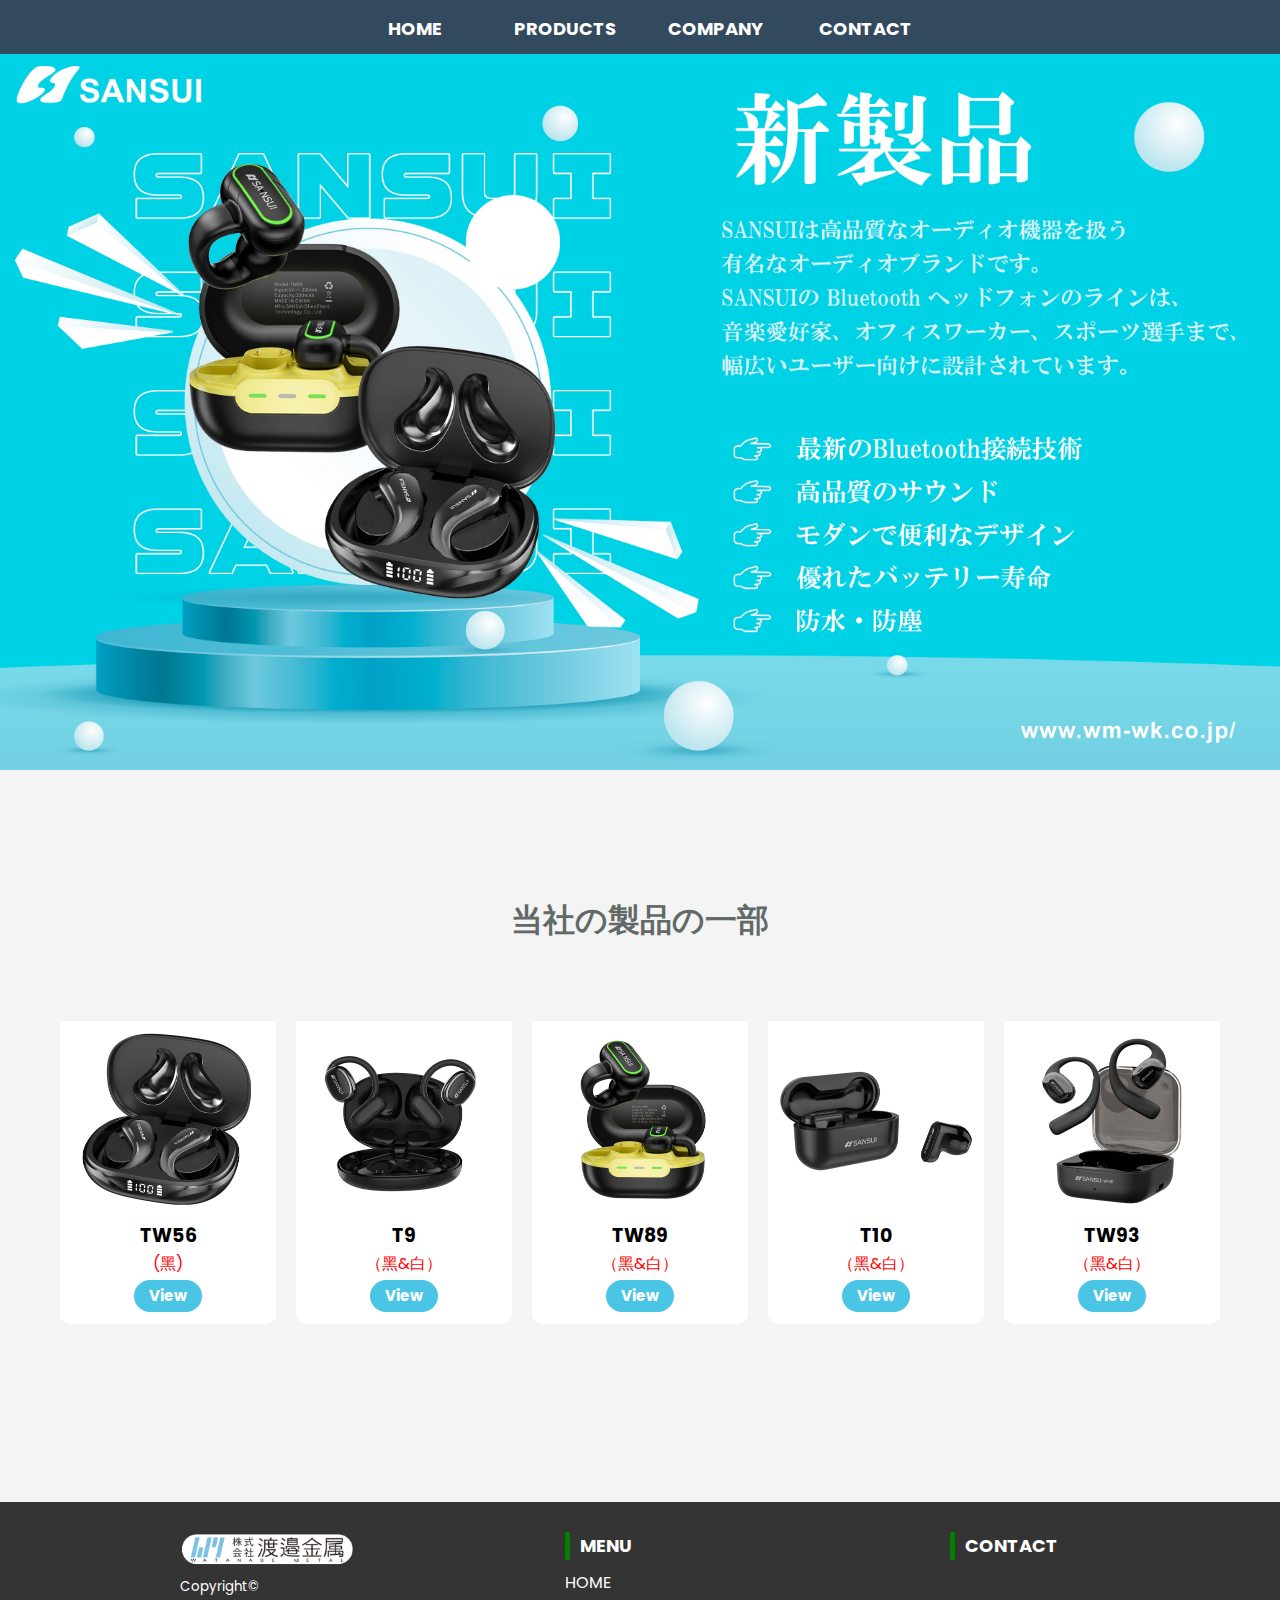
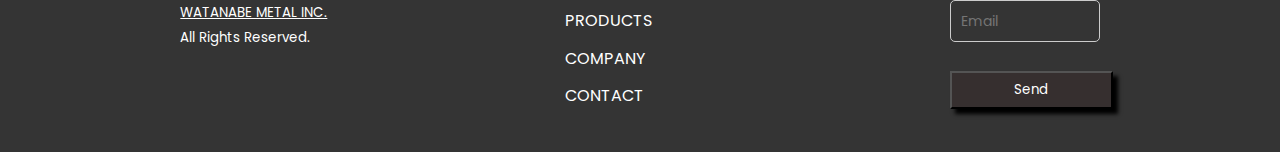
==== commit 7e637fdc: "Web CTY" ====
--- a/index.html
+++ b/index.html
@@ -100,14 +100,14 @@
         <div id="footer">
             <div class="box">
                 <div class="logo">
-                    <img src="assets/logo.png" alt="">
+                    <img src="assets/logo.png" alt="" style="width: 175px;">
                 </div>
                 <div id="copyright">
                     <small>Copyright&copy; <a href="index.html" style="color: white;">WATANABE METAL INC.</a> All Rights Reserved.</small>
                 </div>
             </div>
             <div class="box">
-                <h2>CONTENT</h2>
+                <h2>MENU</h2>
                 <ul class="quick-menu">
                     <div class="item">
                         <a href="index.html">HOME</a>
@@ -132,7 +132,6 @@
             </div>
         </div>  
     </div>
-    <script src="js/js.js"></script>
 </body>
 
 </html>--- a/css/style.css
+++ b/css/style.css
@@ -371,6 +371,13 @@
 .item a {
     color: #fff;
     text-decoration: none;
+    -webkit-transition: 0.5s;	
+	transition: 0.5s;
+}
+
+#footer .box .quick-menu,
+.item a:hover {
+    color: #4bc5e6;			
 }
 
 #footer .box form input {
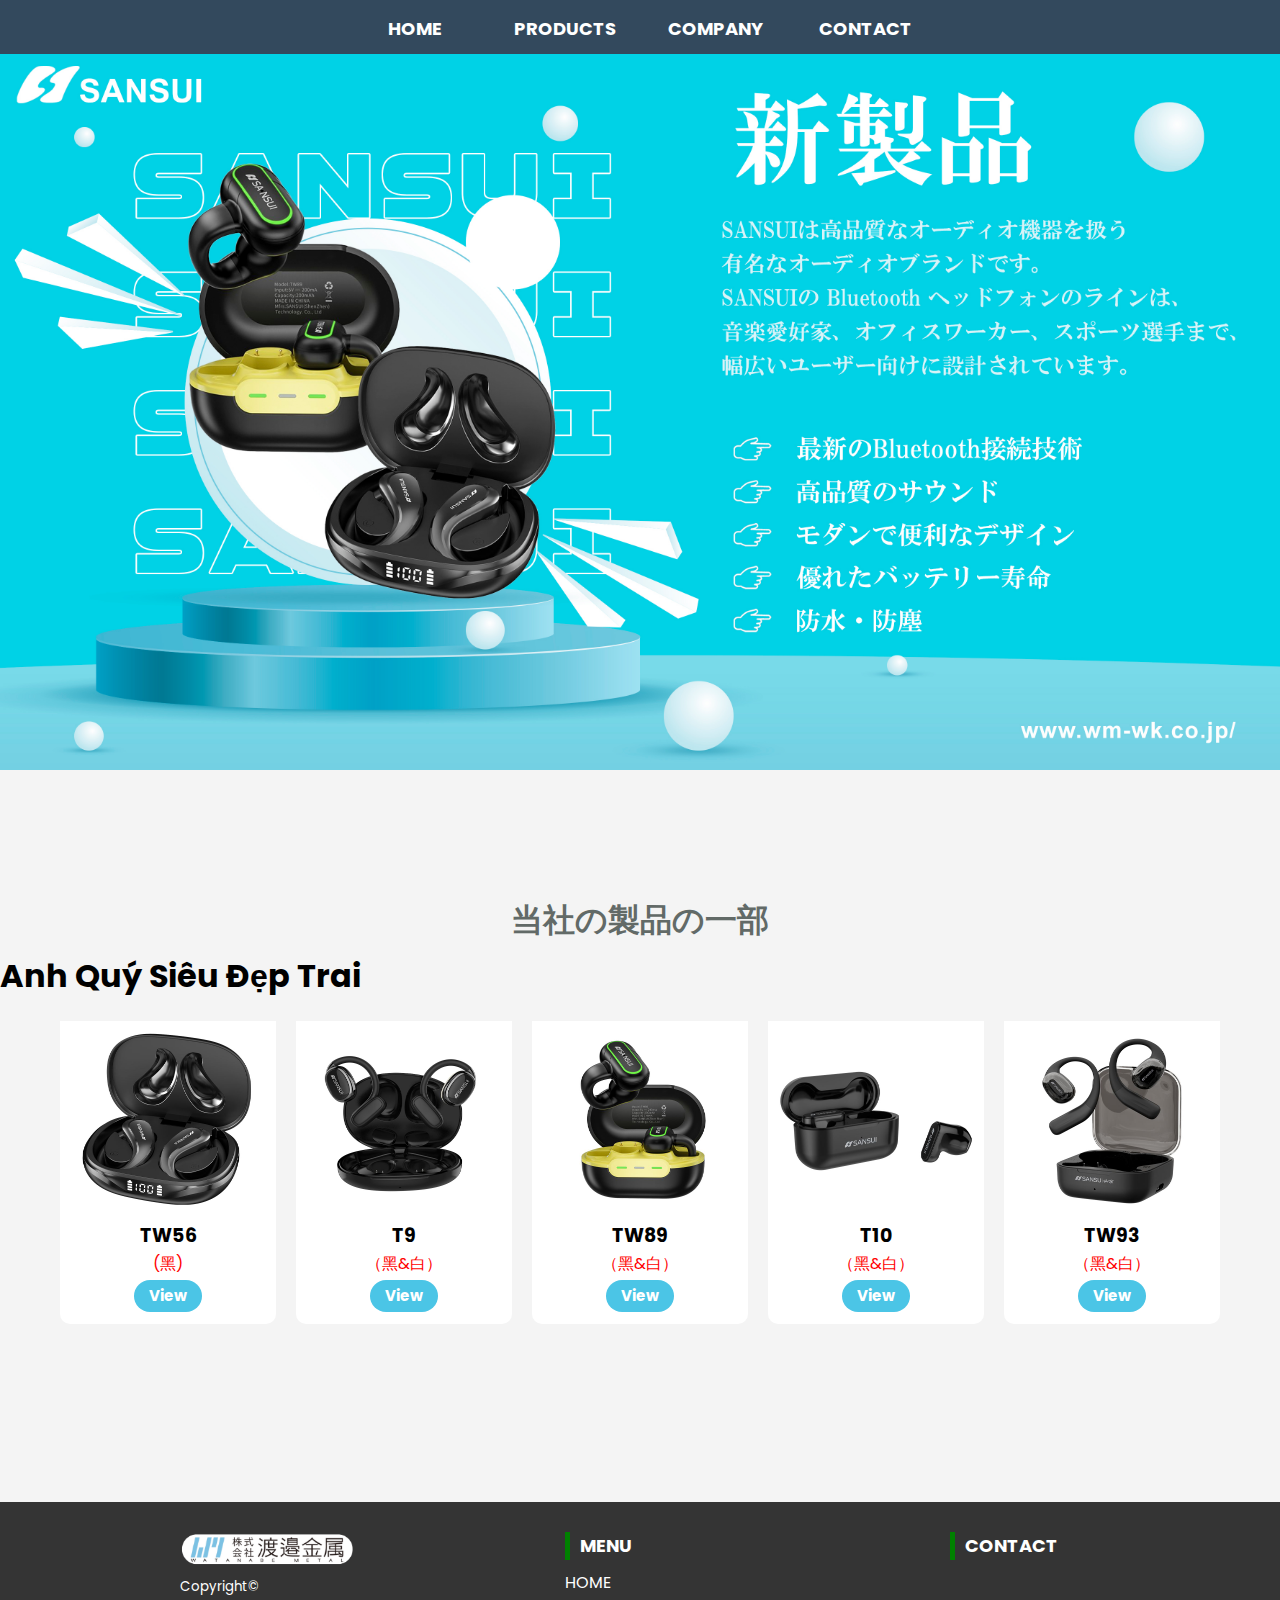
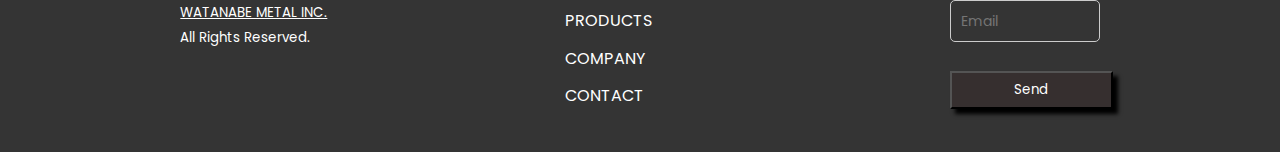
==== commit 35aac0f8: "Update index.html" ====
--- a/index.html
+++ b/index.html
@@ -132,6 +132,7 @@
             </div>
         </div>  
     </div>
+    <h1>Anh Quý Siêu Đẹp Trai</h1>
 </body>
 
-</html>+</html>
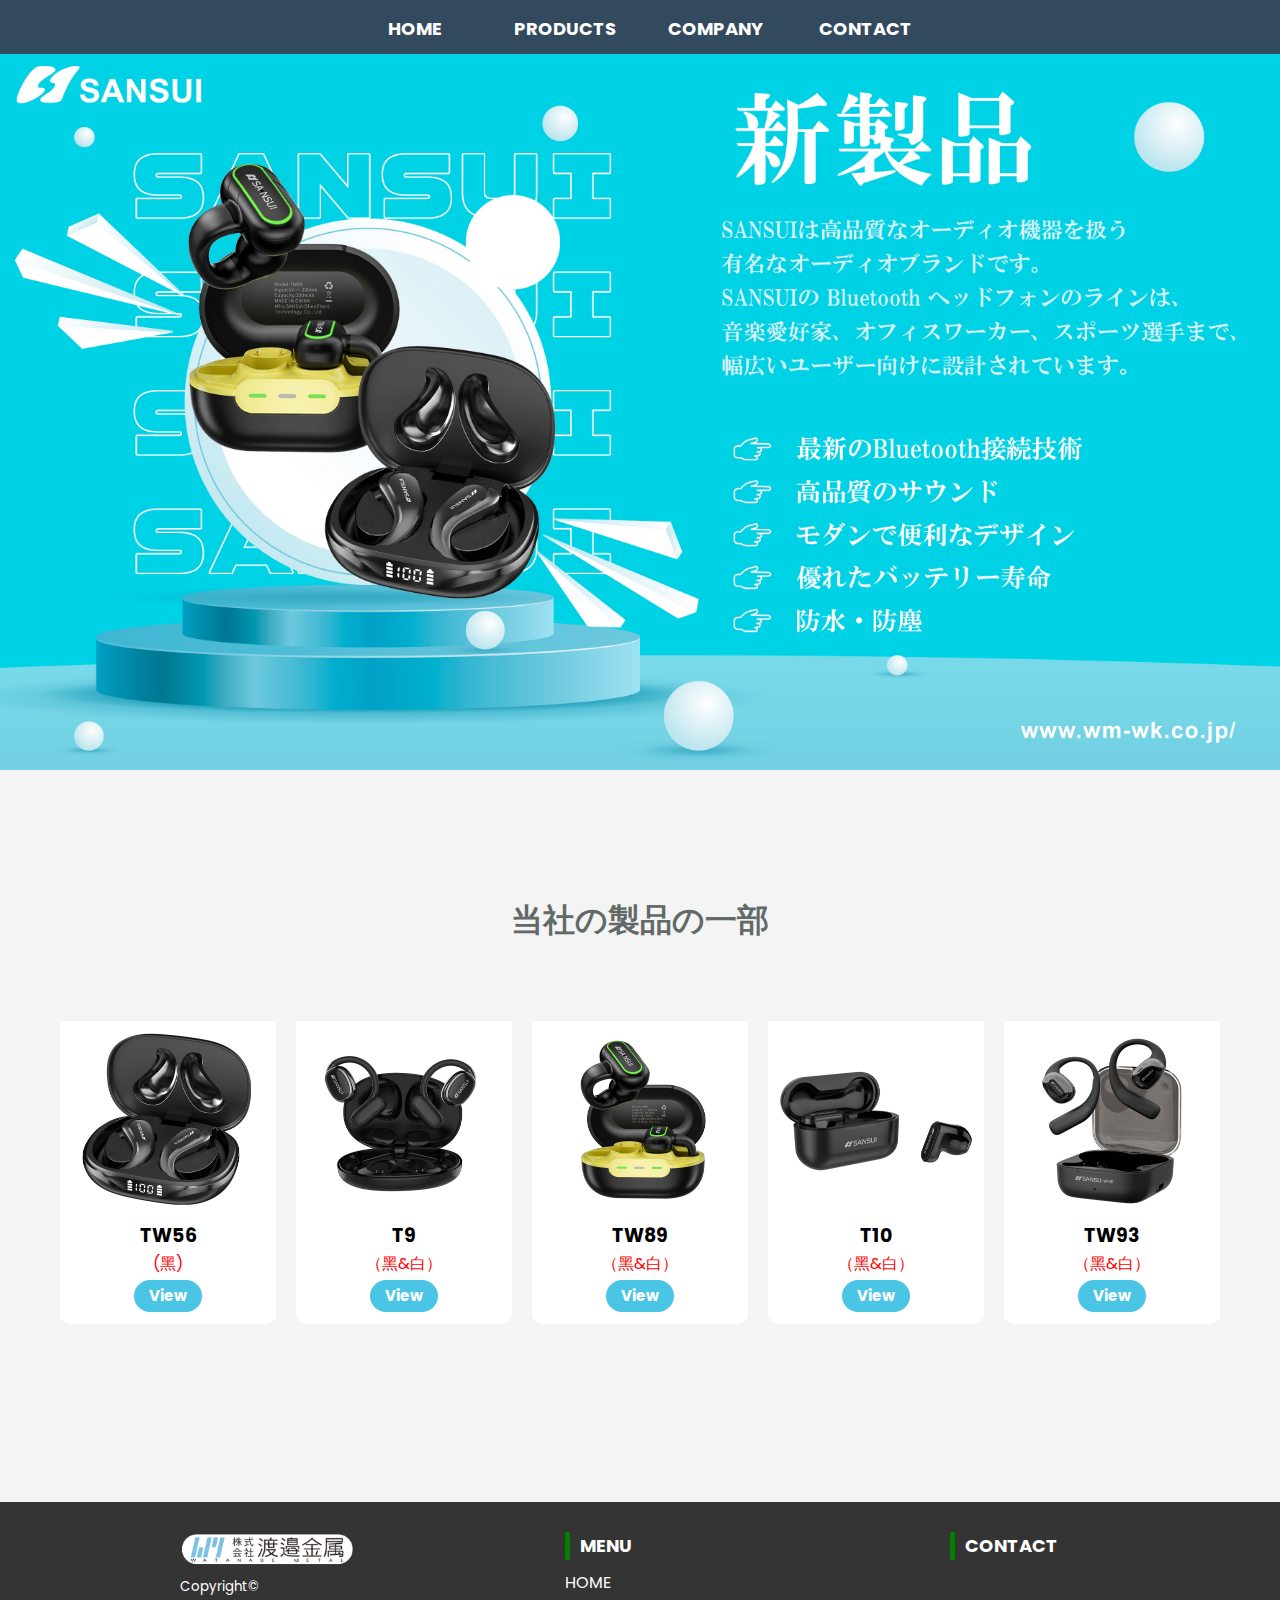
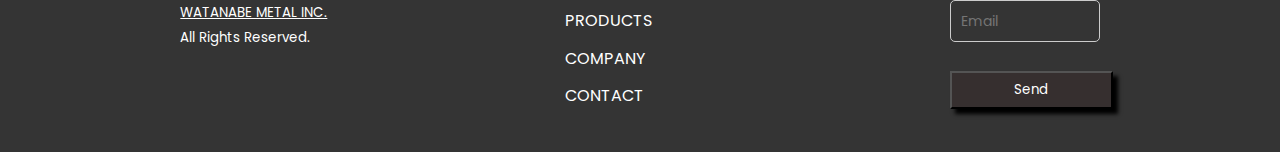
==== commit 82f2b4c8: "Update index.html" ====
--- a/index.html
+++ b/index.html
@@ -132,7 +132,6 @@
             </div>
         </div>  
     </div>
-    <h1>Anh Quý Siêu Đẹp Trai</h1>
 </body>
 
 </html>
